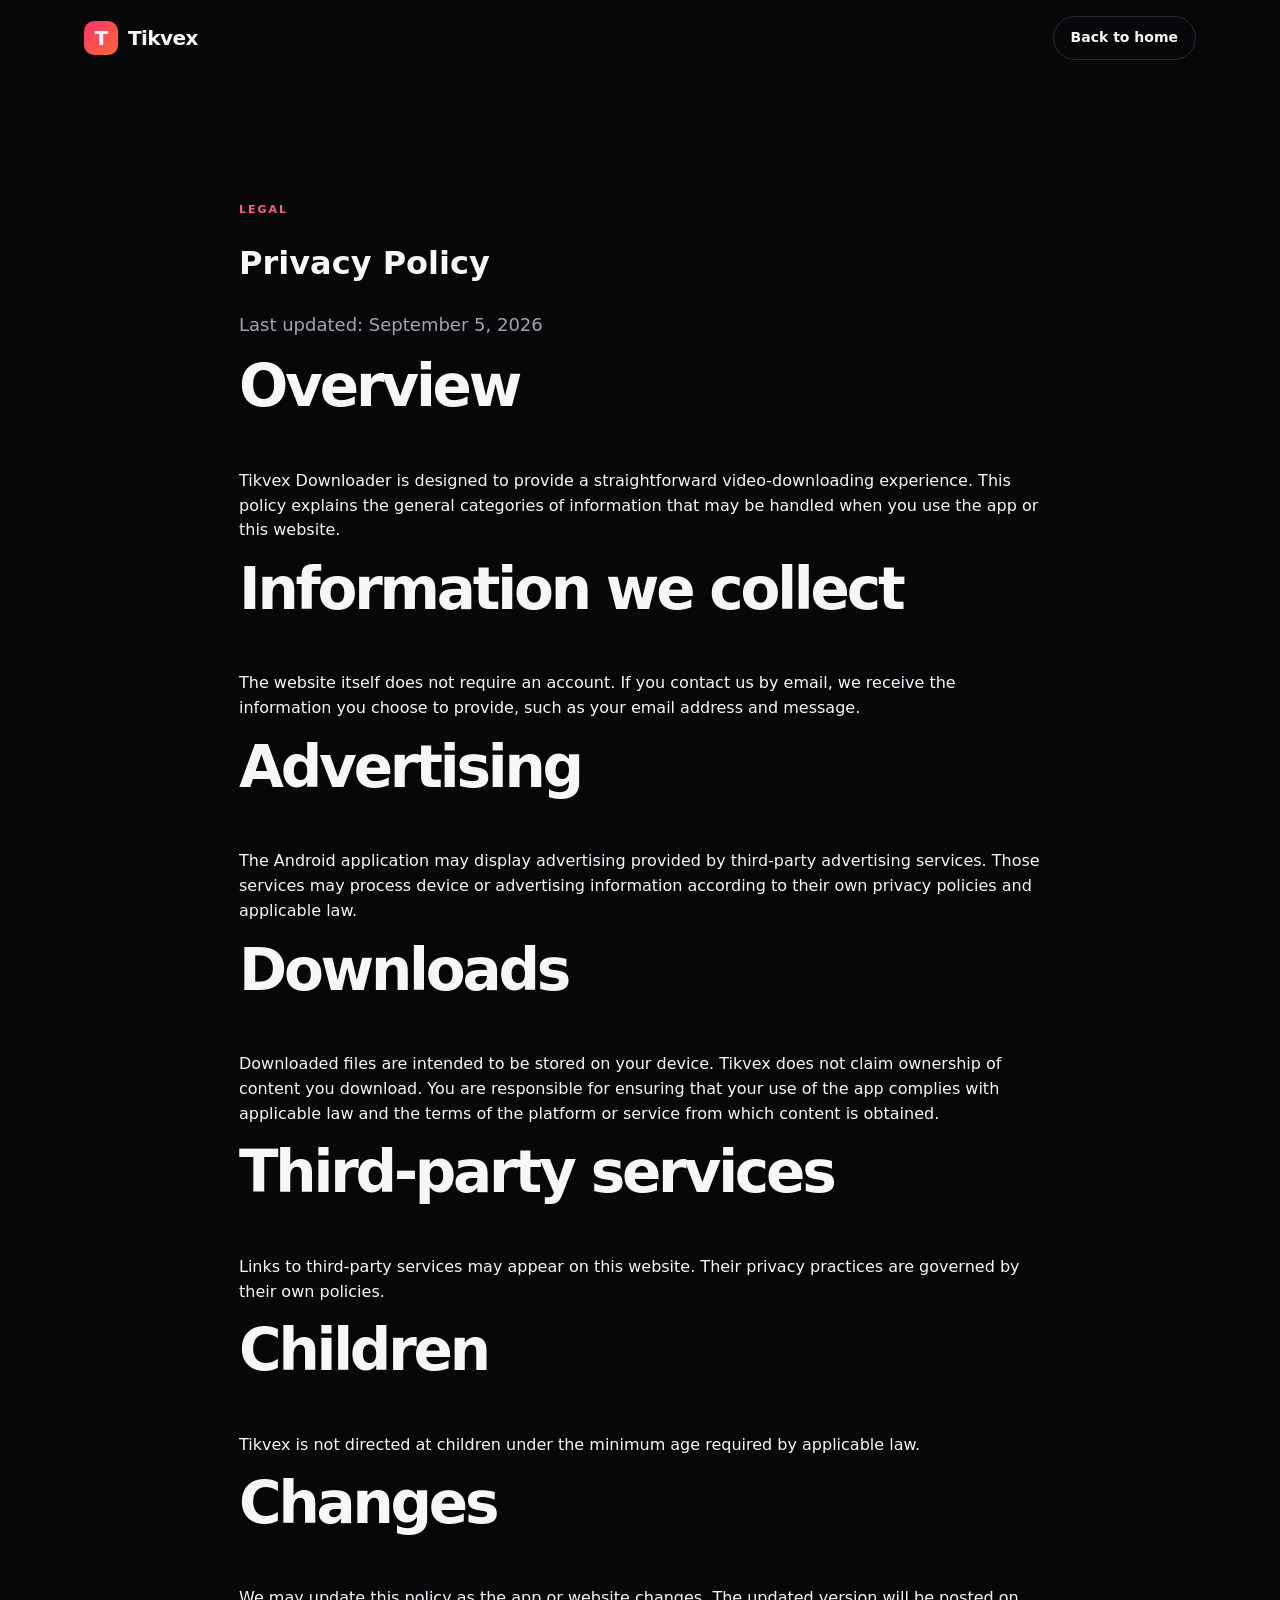
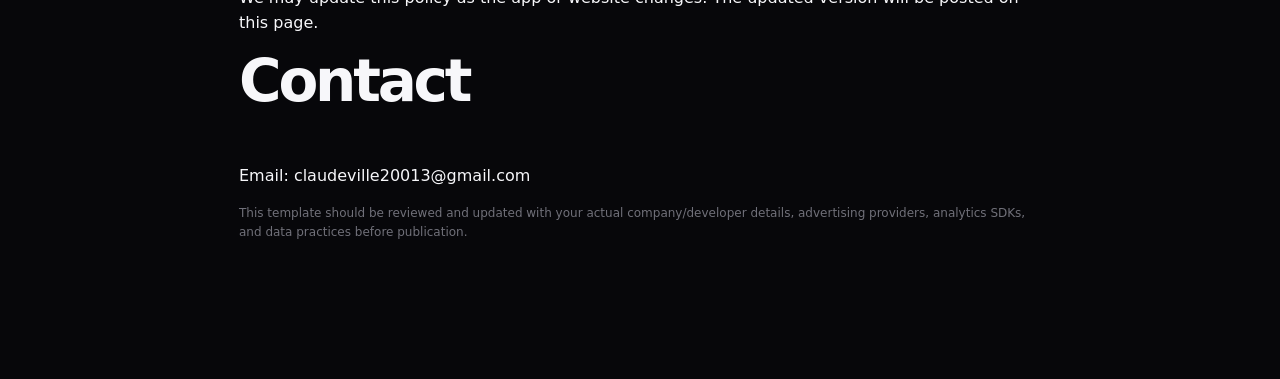
==== privacy.html @ dc3eed14 "Add files via upload" ====
<!doctype html>
<html lang="en"><head><meta charset="utf-8"><meta name="viewport" content="width=device-width,initial-scale=1"><title>Privacy Policy — Tikvex Downloader</title><link rel="stylesheet" href="style.css"></head>
<body><header class="nav"><a class="brand" href="index.html"><span class="logo">T</span><span>Tikvex</span></a><a class="nav-btn" href="index.html">Back to home</a></header>
<main class="section" style="max-width:850px"><div class="eyebrow">LEGAL</div><h1>Privacy Policy</h1><p class="lead">Last updated: September 5, 2026</p>
<h2>Overview</h2><p>Tikvex Downloader is designed to provide a straightforward video-downloading experience. This policy explains the general categories of information that may be handled when you use the app or this website.</p>
<h2>Information we collect</h2><p>The website itself does not require an account. If you contact us by email, we receive the information you choose to provide, such as your email address and message.</p>
<h2>Advertising</h2><p>The Android application may display advertising provided by third-party advertising services. Those services may process device or advertising information according to their own privacy policies and applicable law.</p>
<h2>Downloads</h2><p>Downloaded files are intended to be stored on your device. Tikvex does not claim ownership of content you download. You are responsible for ensuring that your use of the app complies with applicable law and the terms of the platform or service from which content is obtained.</p>
<h2>Third-party services</h2><p>Links to third-party services may appear on this website. Their privacy practices are governed by their own policies.</p>
<h2>Children</h2><p>Tikvex is not directed at children under the minimum age required by applicable law.</p>
<h2>Changes</h2><p>We may update this policy as the app or website changes. The updated version will be posted on this page.</p>
<h2>Contact</h2><p>Email: <a href="mailto:claudeville20013@gmail.com">claudeville20013@gmail.com</a></p>
<p class="note">This template should be reviewed and updated with your actual company/developer details, advertising providers, analytics SDKs, and data practices before publication.</p>
</main></body></html>
---- style.css ----
:root{--bg:#07070a;--panel:#111116;--panel2:#17171d;--text:#f7f7fa;--muted:#a3a3ad;--line:#27272f;--accent:#ff2f6d;--accent2:#ff6b35;--max:1160px}
*{box-sizing:border-box}html{scroll-behavior:smooth}body{margin:0;background:var(--bg);color:var(--text);font-family:Inter,ui-sans-serif,system-ui,-apple-system,BlinkMacSystemFont,"Segoe UI",sans-serif;line-height:1.55}a{color:inherit;text-decoration:none}.nav{height:76px;max-width:var(--max);margin:auto;padding:0 24px;display:flex;align-items:center;justify-content:space-between;position:relative;z-index:5}.brand{display:flex;align-items:center;gap:10px;font-weight:800;font-size:20px;letter-spacing:-.03em}.logo,.mini-logo{display:grid;place-items:center;background:linear-gradient(135deg,var(--accent),var(--accent2));color:#fff;font-weight:900}.logo{width:34px;height:34px;border-radius:10px}.mini-logo{width:27px;height:27px;border-radius:8px;font-size:14px}.nav nav{display:flex;gap:28px;color:#b5b5bd;font-size:14px}.nav nav a:hover,.footer-links a:hover{color:#fff}.nav-btn{border:1px solid var(--line);padding:10px 17px;border-radius:999px;font-size:14px;font-weight:700}.hero{max-width:var(--max);min-height:690px;margin:auto;padding:85px 24px 80px;display:grid;grid-template-columns:1.08fr .92fr;align-items:center;gap:30px}.pill{display:inline-flex;align-items:center;gap:8px;padding:7px 12px;border:1px solid var(--line);border-radius:999px;color:#c5c5cc;font-size:12px}.pill span{width:6px;height:6px;border-radius:50%;background:#47e68b;box-shadow:0 0 10px #47e68b}.hero h1{font-size:clamp(44px,6vw,76px);line-height:1.01;letter-spacing:-.065em;margin:22px 0}.hero h1 em,.section h2 span,.cta h2 span{font-style:normal;background:linear-gradient(90deg,#fff,var(--accent));-webkit-background-clip:text;background-clip:text;color:transparent}.lead{font-size:18px;max-width:620px;color:var(--muted)}.actions{display:flex;gap:12px;flex-wrap:wrap;margin-top:30px}.button{display:inline-flex;align-items:center;justify-content:center;gap:12px;padding:14px 20px;border-radius:13px;font-weight:800;font-size:14px;transition:.2s transform,.2s opacity}.button:hover{transform:translateY(-2px);opacity:.92}.primary{background:#fff;color:#09090b}.secondary{border:1px solid var(--line);color:#fff}.note,.small-center{color:#707079;font-size:12px}.phone-wrap{display:flex;justify-content:center}.phone{width:290px;height:585px;padding:10px;border:8px solid #26262c;border-radius:43px;background:#050507;box-shadow:0 35px 90px #000,0 0 0 1px #444}.speaker{width:92px;height:20px;background:#16161a;border-radius:0 0 15px 15px;margin:-1px auto 0;position:relative;z-index:2}.screen{height:100%;margin-top:-20px;border-radius:29px;overflow:hidden;background:linear-gradient(160deg,#15151b,#09090c);padding:18px 16px;position:relative}.status{display:flex;justify-content:space-between;font-size:9px;color:#a9a9b0;margin-bottom:22px}.appbar{display:flex;align-items:center;gap:8px;font-size:13px}.dots{margin-left:auto;color:#777}.welcome{font-size:26px;line-height:1.08;letter-spacing:-.04em;margin:38px 0 18px}.welcome strong{color:#ff4d79}.input{height:45px;background:#1c1c23;border:1px solid #30303a;border-radius:12px;padding:0 11px;display:flex;align-items:center;justify-content:space-between;color:#777;font-size:11px}.input b{display:grid;place-items:center;background:#fff;color:#000;width:28px;height:28px;border-radius:8px}.download-card{display:flex;align-items:center;gap:9px;margin-top:16px;padding:10px;background:#17171d;border:1px solid #292932;border-radius:12px;font-size:10px}.download-card small{display:block;color:#777;margin-top:2px}.thumb{width:42px;height:42px;border-radius:8px;background:linear-gradient(145deg,#ef315f,#6c30ff)}.check{margin-left:auto;color:#53e39a}.section-title{font-size:12px;font-weight:700;margin:26px 0 10px}.grid{display:grid;grid-template-columns:1fr 1fr;gap:7px}.grid i{height:70px;border-radius:9px;background:linear-gradient(145deg,#302c44,#191920)}.bottom{position:absolute;bottom:14px;left:20px;right:20px;display:flex;justify-content:space-around;color:#777;text-align:center;font-size:17px}.bottom .active{color:#fff}.bottom small{display:block;font-size:7px}.stats{border-top:1px solid var(--line);border-bottom:1px solid var(--line);max-width:var(--max);margin:auto;display:grid;grid-template-columns:repeat(3,1fr)}.stats div{padding:28px 24px;border-right:1px solid var(--line)}.stats div:last-child{border:0}.stats strong{display:block;font-size:25px}.stats span{color:#777;font-size:12px}.section{max-width:var(--max);margin:auto;padding:125px 24px}.eyebrow{font-size:11px;letter-spacing:.18em;color:#ff5d82;font-weight:800;margin-bottom:16px}.section h2,.cta h2{font-size:clamp(38px,5vw,58px);line-height:1.04;letter-spacing:-.055em;margin:0 0 52px}.feature-grid{display:grid;grid-template-columns:repeat(3,1fr);gap:14px}.feature-grid article{background:var(--panel);border:1px solid var(--line);border-radius:20px;padding:28px;min-height:215px}.icon{width:43px;height:43px;border-radius:13px;display:grid;place-items:center;background:#202026;color:#fff;font-weight:900;font-size:13px}.feature-grid h3{margin:24px 0 7px;font-size:17px}.feature-grid p{color:#85858e;font-size:13px;margin:0}.how{background:#0d0d11;border-top:1px solid var(--line);border-bottom:1px solid var(--line)}.narrow{max-width:850px}.steps{border-top:1px solid var(--line)}.step{display:grid;grid-template-columns:90px 1fr;gap:25px;padding:30px 0;border-bottom:1px solid var(--line)}.step>b{font-size:12px;color:#555}.step h3{margin:0 0 5px;font-size:19px}.step p{margin:0;color:#85858e;font-size:14px}.shots{display:grid;grid-template-columns:repeat(3,1fr);gap:20px;align-items:center}.shot{display:flex;justify-content:center}.shot-phone{width:220px;height:440px;padding:7px;border:6px solid #28282f;border-radius:32px;background:#050507}.shot-screen{height:100%;border-radius:23px;background:#111117;padding:28px 14px;color:#eee}.shot-screen b{font-size:12px}.shot-screen h4{font-size:23px;line-height:1.05;margin:45px 0 18px}.fake-input{border:1px solid #303039;border-radius:9px;padding:10px;color:#777;font-size:9px}.fake-list{height:82px;background:linear-gradient(135deg,#24232b,#15151a);border-radius:9px;margin-top:10px}.history-screen .fake-video{height:90px;border-radius:10px;background:linear-gradient(135deg,#462c50,#1a1a20);margin-top:16px}.settings-screen .setting-row{font-size:9px;padding:16px 2px;border-bottom:1px solid #292932;color:#aaa}.settings-screen .setting-row span{float:right;color:#666}.small-center{text-align:center;margin-top:25px}.faq{padding-top:60px}.faq-grid{display:grid;grid-template-columns:1fr 1fr;gap:12px}.faq details{background:var(--panel);border:1px solid var(--line);border-radius:15px;padding:20px 22px}.faq summary{cursor:pointer;font-weight:700;font-size:14px}.faq details p{color:#85858e;font-size:13px;margin:15px 0 0}.cta{padding:110px 24px;text-align:center;background:radial-gradient(circle at 50% 0,#32121f 0,transparent 45%),#0d0d11;border-top:1px solid var(--line)}.cta-inner{max-width:700px;margin:auto}.cta h2{margin-bottom:20px}.cta p{color:#85858e;max-width:500px;margin:0 auto 28px}footer{max-width:var(--max);margin:auto;padding:35px 24px 45px}.footer-top,.footer-bottom{display:flex;justify-content:space-between;align-items:center;gap:20px}.footer-links{display:flex;gap:20px;color:#777;font-size:12px}.footer-bottom{border-top:1px solid var(--line);margin-top:28px;padding-top:20px;color:#555;font-size:11px}
@media(max-width:800px){.nav{height:68px}.nav nav{display:none}.nav-btn{padding:8px 13px}.hero{grid-template-columns:1fr;padding-top:55px;text-align:center}.lead{margin:auto}.actions{justify-content:center}.phone-wrap{margin-top:30px}.stats{grid-template-columns:1fr}.stats div{border-right:0;border-bottom:1px solid var(--line)}.feature-grid{grid-template-columns:1fr 1fr}.shots{grid-template-columns:1fr}.shot:not(.featured){display:none}.faq-grid{grid-template-columns:1fr}.section{padding:90px 20px}.footer-top,.footer-bottom{flex-direction:column;align-items:flex-start}}
@media(max-width:480px){.feature-grid{grid-template-columns:1fr}.hero h1{font-size:45px}.phone{width:270px;height:545px}.footer-links{flex-wrap:wrap}}
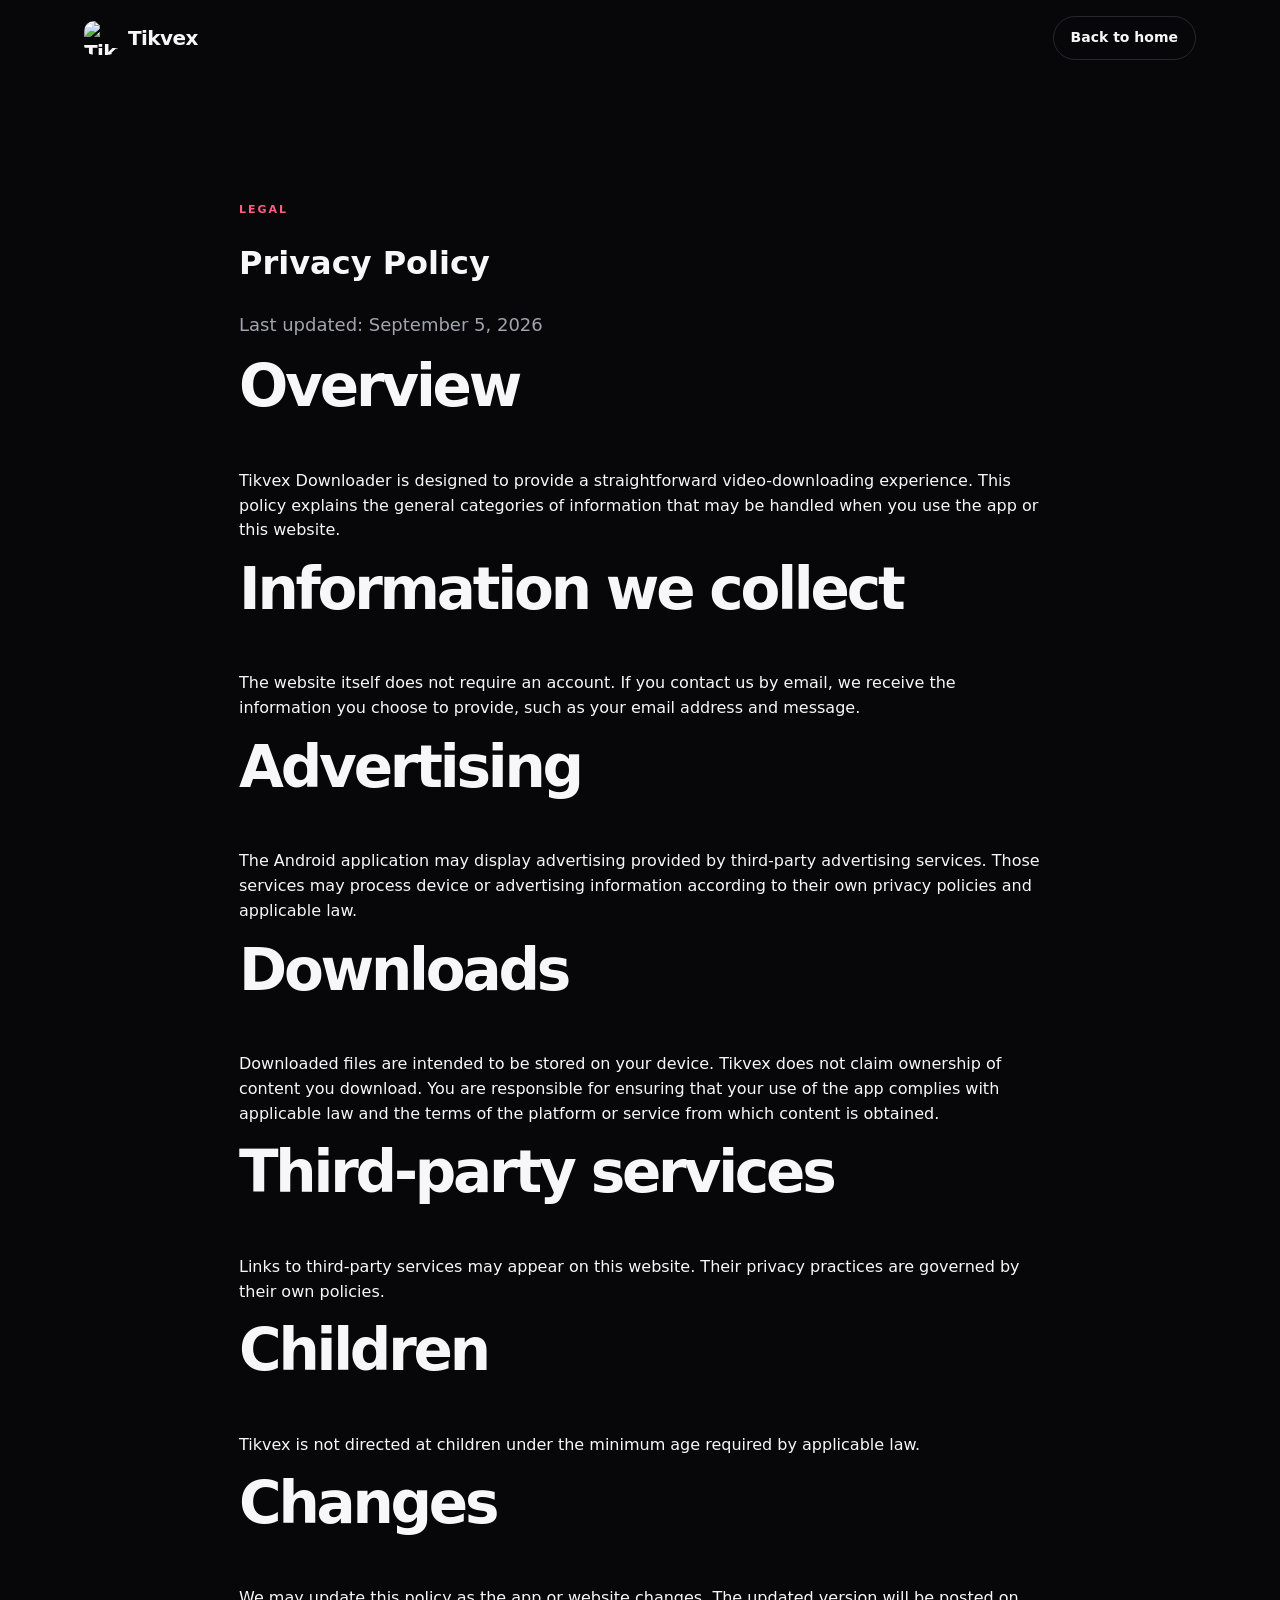
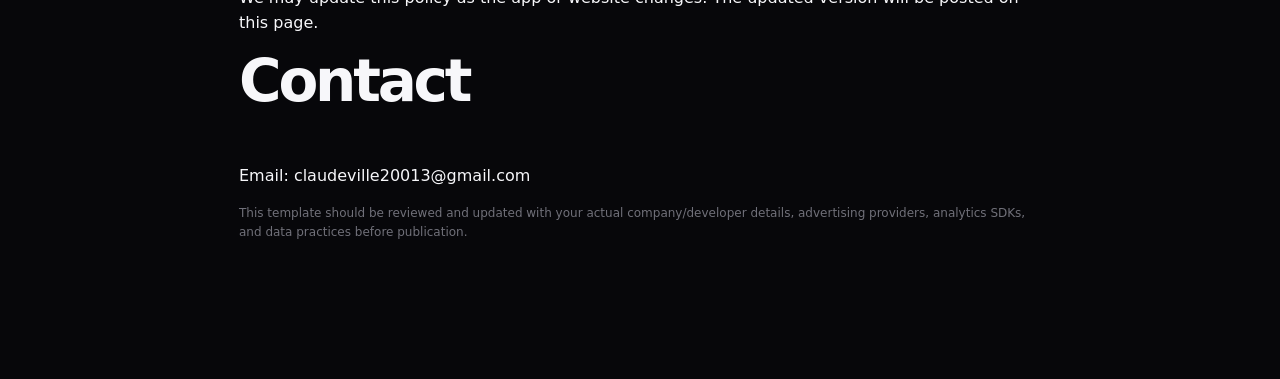
==== commit 04d28578: "Add files via upload" ====
--- a/privacy.html
+++ b/privacy.html
@@ -1,6 +1,6 @@
 <!doctype html>
 <html lang="en"><head><meta charset="utf-8"><meta name="viewport" content="width=device-width,initial-scale=1"><title>Privacy Policy — Tikvex Downloader</title><link rel="stylesheet" href="style.css"></head>
-<body><header class="nav"><a class="brand" href="index.html"><span class="logo">T</span><span>Tikvex</span></a><a class="nav-btn" href="index.html">Back to home</a></header>
+<body><header class="nav"><a class="brand" href="index.html"><img class="brand-logo" src="assets/tikvex-logo.jpeg" alt="Tikvex logo"><span>Tikvex</span></a><a class="nav-btn" href="index.html">Back to home</a></header>
 <main class="section" style="max-width:850px"><div class="eyebrow">LEGAL</div><h1>Privacy Policy</h1><p class="lead">Last updated: September 5, 2026</p>
 <h2>Overview</h2><p>Tikvex Downloader is designed to provide a straightforward video-downloading experience. This policy explains the general categories of information that may be handled when you use the app or this website.</p>
 <h2>Information we collect</h2><p>The website itself does not require an account. If you contact us by email, we receive the information you choose to provide, such as your email address and message.</p>
--- a/style.css
+++ b/style.css
@@ -2,3 +2,7 @@
 *{box-sizing:border-box}html{scroll-behavior:smooth}body{margin:0;background:var(--bg);color:var(--text);font-family:Inter,ui-sans-serif,system-ui,-apple-system,BlinkMacSystemFont,"Segoe UI",sans-serif;line-height:1.55}a{color:inherit;text-decoration:none}.nav{height:76px;max-width:var(--max);margin:auto;padding:0 24px;display:flex;align-items:center;justify-content:space-between;position:relative;z-index:5}.brand{display:flex;align-items:center;gap:10px;font-weight:800;font-size:20px;letter-spacing:-.03em}.logo,.mini-logo{display:grid;place-items:center;background:linear-gradient(135deg,var(--accent),var(--accent2));color:#fff;font-weight:900}.logo{width:34px;height:34px;border-radius:10px}.mini-logo{width:27px;height:27px;border-radius:8px;font-size:14px}.nav nav{display:flex;gap:28px;color:#b5b5bd;font-size:14px}.nav nav a:hover,.footer-links a:hover{color:#fff}.nav-btn{border:1px solid var(--line);padding:10px 17px;border-radius:999px;font-size:14px;font-weight:700}.hero{max-width:var(--max);min-height:690px;margin:auto;padding:85px 24px 80px;display:grid;grid-template-columns:1.08fr .92fr;align-items:center;gap:30px}.pill{display:inline-flex;align-items:center;gap:8px;padding:7px 12px;border:1px solid var(--line);border-radius:999px;color:#c5c5cc;font-size:12px}.pill span{width:6px;height:6px;border-radius:50%;background:#47e68b;box-shadow:0 0 10px #47e68b}.hero h1{font-size:clamp(44px,6vw,76px);line-height:1.01;letter-spacing:-.065em;margin:22px 0}.hero h1 em,.section h2 span,.cta h2 span{font-style:normal;background:linear-gradient(90deg,#fff,var(--accent));-webkit-background-clip:text;background-clip:text;color:transparent}.lead{font-size:18px;max-width:620px;color:var(--muted)}.actions{display:flex;gap:12px;flex-wrap:wrap;margin-top:30px}.button{display:inline-flex;align-items:center;justify-content:center;gap:12px;padding:14px 20px;border-radius:13px;font-weight:800;font-size:14px;transition:.2s transform,.2s opacity}.button:hover{transform:translateY(-2px);opacity:.92}.primary{background:#fff;color:#09090b}.secondary{border:1px solid var(--line);color:#fff}.note,.small-center{color:#707079;font-size:12px}.phone-wrap{display:flex;justify-content:center}.phone{width:290px;height:585px;padding:10px;border:8px solid #26262c;border-radius:43px;background:#050507;box-shadow:0 35px 90px #000,0 0 0 1px #444}.speaker{width:92px;height:20px;background:#16161a;border-radius:0 0 15px 15px;margin:-1px auto 0;position:relative;z-index:2}.screen{height:100%;margin-top:-20px;border-radius:29px;overflow:hidden;background:linear-gradient(160deg,#15151b,#09090c);padding:18px 16px;position:relative}.status{display:flex;justify-content:space-between;font-size:9px;color:#a9a9b0;margin-bottom:22px}.appbar{display:flex;align-items:center;gap:8px;font-size:13px}.dots{margin-left:auto;color:#777}.welcome{font-size:26px;line-height:1.08;letter-spacing:-.04em;margin:38px 0 18px}.welcome strong{color:#ff4d79}.input{height:45px;background:#1c1c23;border:1px solid #30303a;border-radius:12px;padding:0 11px;display:flex;align-items:center;justify-content:space-between;color:#777;font-size:11px}.input b{display:grid;place-items:center;background:#fff;color:#000;width:28px;height:28px;border-radius:8px}.download-card{display:flex;align-items:center;gap:9px;margin-top:16px;padding:10px;background:#17171d;border:1px solid #292932;border-radius:12px;font-size:10px}.download-card small{display:block;color:#777;margin-top:2px}.thumb{width:42px;height:42px;border-radius:8px;background:linear-gradient(145deg,#ef315f,#6c30ff)}.check{margin-left:auto;color:#53e39a}.section-title{font-size:12px;font-weight:700;margin:26px 0 10px}.grid{display:grid;grid-template-columns:1fr 1fr;gap:7px}.grid i{height:70px;border-radius:9px;background:linear-gradient(145deg,#302c44,#191920)}.bottom{position:absolute;bottom:14px;left:20px;right:20px;display:flex;justify-content:space-around;color:#777;text-align:center;font-size:17px}.bottom .active{color:#fff}.bottom small{display:block;font-size:7px}.stats{border-top:1px solid var(--line);border-bottom:1px solid var(--line);max-width:var(--max);margin:auto;display:grid;grid-template-columns:repeat(3,1fr)}.stats div{padding:28px 24px;border-right:1px solid var(--line)}.stats div:last-child{border:0}.stats strong{display:block;font-size:25px}.stats span{color:#777;font-size:12px}.section{max-width:var(--max);margin:auto;padding:125px 24px}.eyebrow{font-size:11px;letter-spacing:.18em;color:#ff5d82;font-weight:800;margin-bottom:16px}.section h2,.cta h2{font-size:clamp(38px,5vw,58px);line-height:1.04;letter-spacing:-.055em;margin:0 0 52px}.feature-grid{display:grid;grid-template-columns:repeat(3,1fr);gap:14px}.feature-grid article{background:var(--panel);border:1px solid var(--line);border-radius:20px;padding:28px;min-height:215px}.icon{width:43px;height:43px;border-radius:13px;display:grid;place-items:center;background:#202026;color:#fff;font-weight:900;font-size:13px}.feature-grid h3{margin:24px 0 7px;font-size:17px}.feature-grid p{color:#85858e;font-size:13px;margin:0}.how{background:#0d0d11;border-top:1px solid var(--line);border-bottom:1px solid var(--line)}.narrow{max-width:850px}.steps{border-top:1px solid var(--line)}.step{display:grid;grid-template-columns:90px 1fr;gap:25px;padding:30px 0;border-bottom:1px solid var(--line)}.step>b{font-size:12px;color:#555}.step h3{margin:0 0 5px;font-size:19px}.step p{margin:0;color:#85858e;font-size:14px}.shots{display:grid;grid-template-columns:repeat(3,1fr);gap:20px;align-items:center}.shot{display:flex;justify-content:center}.shot-phone{width:220px;height:440px;padding:7px;border:6px solid #28282f;border-radius:32px;background:#050507}.shot-screen{height:100%;border-radius:23px;background:#111117;padding:28px 14px;color:#eee}.shot-screen b{font-size:12px}.shot-screen h4{font-size:23px;line-height:1.05;margin:45px 0 18px}.fake-input{border:1px solid #303039;border-radius:9px;padding:10px;color:#777;font-size:9px}.fake-list{height:82px;background:linear-gradient(135deg,#24232b,#15151a);border-radius:9px;margin-top:10px}.history-screen .fake-video{height:90px;border-radius:10px;background:linear-gradient(135deg,#462c50,#1a1a20);margin-top:16px}.settings-screen .setting-row{font-size:9px;padding:16px 2px;border-bottom:1px solid #292932;color:#aaa}.settings-screen .setting-row span{float:right;color:#666}.small-center{text-align:center;margin-top:25px}.faq{padding-top:60px}.faq-grid{display:grid;grid-template-columns:1fr 1fr;gap:12px}.faq details{background:var(--panel);border:1px solid var(--line);border-radius:15px;padding:20px 22px}.faq summary{cursor:pointer;font-weight:700;font-size:14px}.faq details p{color:#85858e;font-size:13px;margin:15px 0 0}.cta{padding:110px 24px;text-align:center;background:radial-gradient(circle at 50% 0,#32121f 0,transparent 45%),#0d0d11;border-top:1px solid var(--line)}.cta-inner{max-width:700px;margin:auto}.cta h2{margin-bottom:20px}.cta p{color:#85858e;max-width:500px;margin:0 auto 28px}footer{max-width:var(--max);margin:auto;padding:35px 24px 45px}.footer-top,.footer-bottom{display:flex;justify-content:space-between;align-items:center;gap:20px}.footer-links{display:flex;gap:20px;color:#777;font-size:12px}.footer-bottom{border-top:1px solid var(--line);margin-top:28px;padding-top:20px;color:#555;font-size:11px}
 @media(max-width:800px){.nav{height:68px}.nav nav{display:none}.nav-btn{padding:8px 13px}.hero{grid-template-columns:1fr;padding-top:55px;text-align:center}.lead{margin:auto}.actions{justify-content:center}.phone-wrap{margin-top:30px}.stats{grid-template-columns:1fr}.stats div{border-right:0;border-bottom:1px solid var(--line)}.feature-grid{grid-template-columns:1fr 1fr}.shots{grid-template-columns:1fr}.shot:not(.featured){display:none}.faq-grid{grid-template-columns:1fr}.section{padding:90px 20px}.footer-top,.footer-bottom{flex-direction:column;align-items:flex-start}}
 @media(max-width:480px){.feature-grid{grid-template-columns:1fr}.hero h1{font-size:45px}.phone{width:270px;height:545px}.footer-links{flex-wrap:wrap}}
+
+.real-shots{display:grid;grid-template-columns:repeat(3,1fr);gap:18px;align-items:start}.real-shots figure{margin:0;text-align:center}.real-shots img{width:100%;max-height:650px;object-fit:contain;border-radius:22px;border:1px solid var(--line);background:#fff;box-shadow:0 20px 55px #0008}.real-shots figcaption{font-size:12px;color:#777;margin-top:10px}.promo-shot{margin-top:28px}.promo-shot img{display:block;width:100%;height:auto;border-radius:20px;border:1px solid var(--line);box-shadow:0 20px 55px #0008}@media(max-width:800px){.real-shots{grid-template-columns:1fr}.real-shots figure:not(:first-child){display:none}}
+
+.brand-logo{width:34px;height:34px;border-radius:10px;object-fit:cover;display:block}
